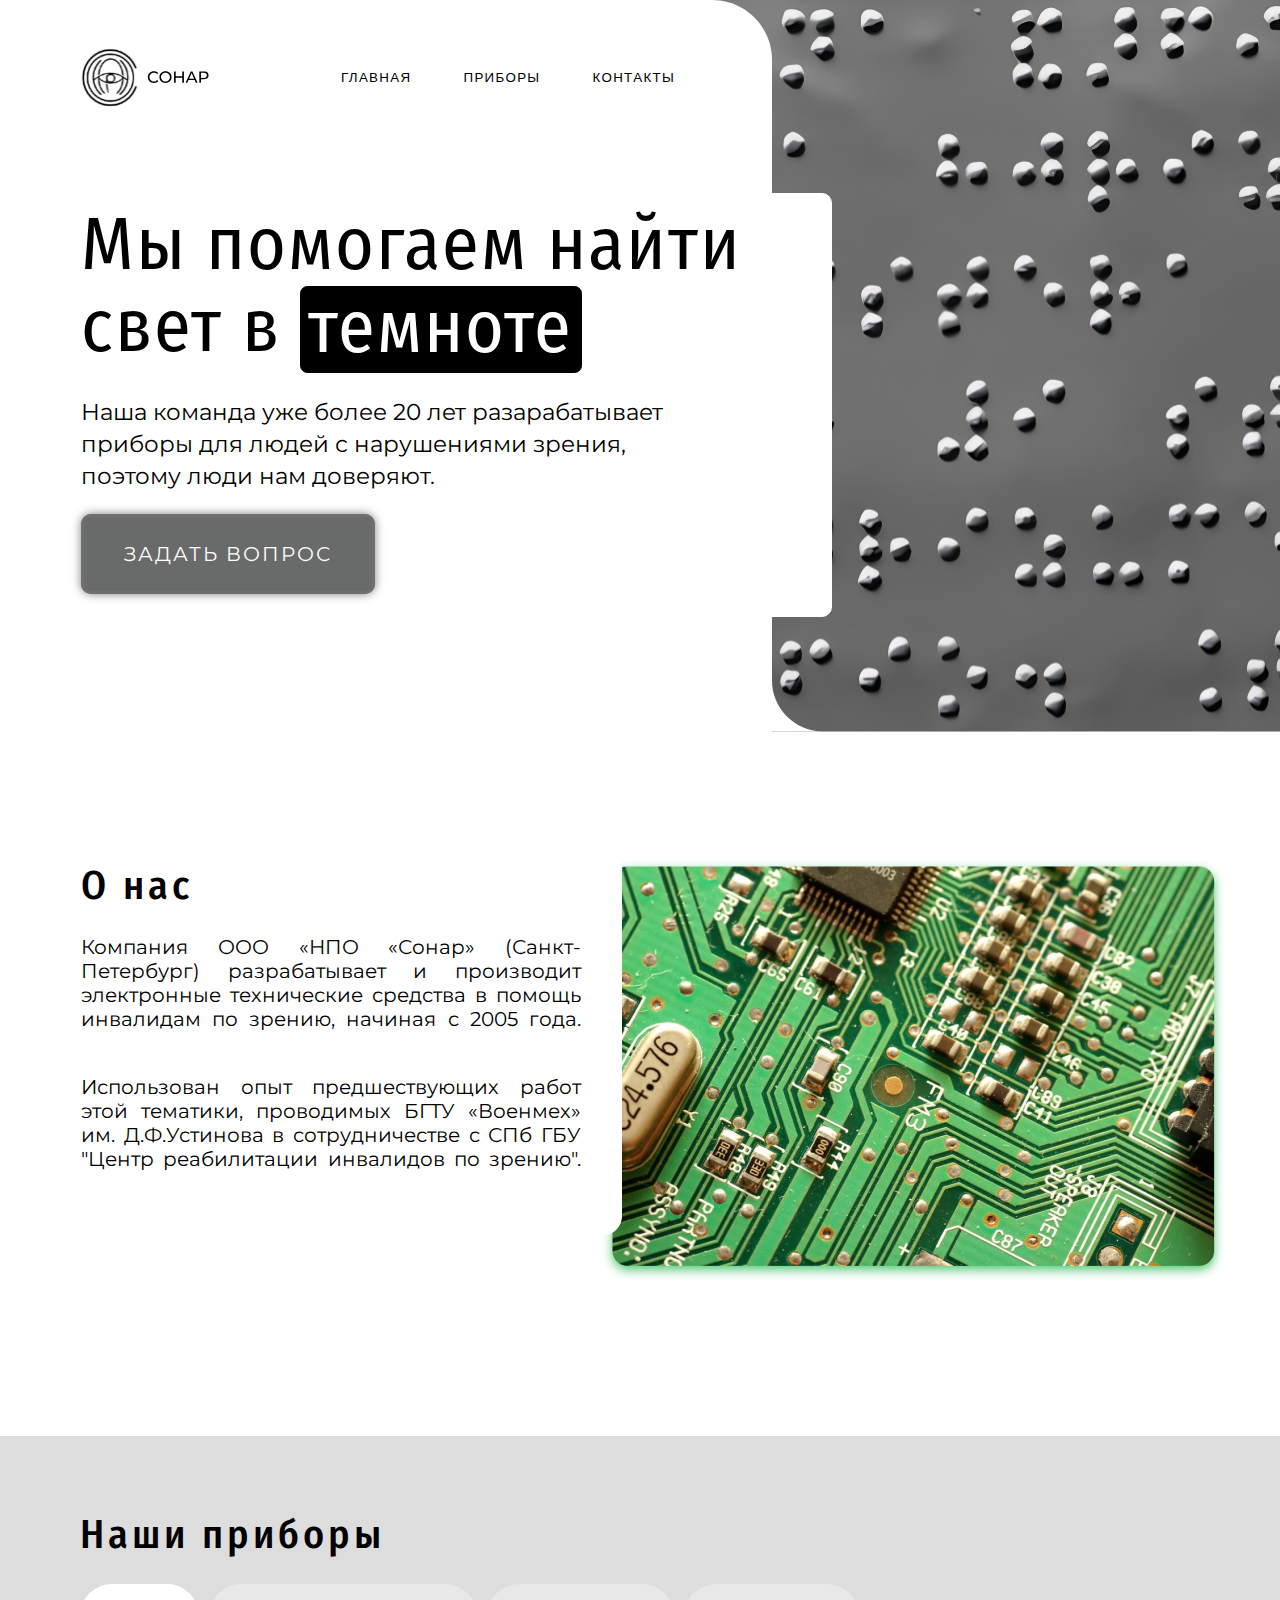
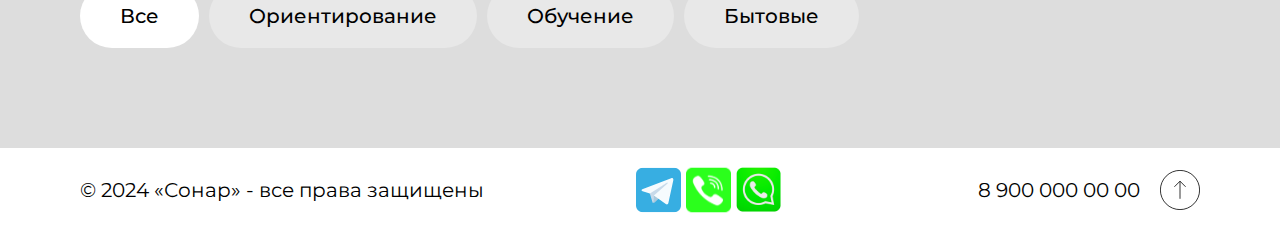
==== index.html @ 9db04440 "Initial commit" ====
<!DOCTYPE html>
<html lang="en">
<head>
    <meta charset="UTF-8">
    <meta name="viewport" content="width=device-width, initial-scale=1.0">
    <title>Document</title>
    <link rel="stylesheet" href="css/main.css">
    <link rel="stylesheet" href="css/AboutUs.css">
    <link rel="stylesheet" href="css/Products.css">
    <link rel="stylesheet" href="css/footer.css">
    <link rel="preconnect" href="https://fonts.googleapis.com">
    <link rel="preconnect" href="https://fonts.gstatic.com" crossorigin>
    <link href="https://fonts.googleapis.com/css2?family=Fira+Sans+Condensed:ital,wght@0,100;0,200;0,300;0,400;0,500;0,600;0,700;0,800;0,900;1,100;1,200;1,300;1,400;1,500;1,600;1,700;1,800;1,900&family=Montserrat:ital,wght@0,100..900;1,100..900&display=swap"
        rel="stylesheet">
    <link href="https://fonts.googleapis.com/css2?family=Montserrat:ital,wght@0,100..900;1,100..900&display=swap">
    
</head>
<body>
    <header class="header">
        <div class="container">
            <div class="nav">
                <a href="index.html">
                    <img class="logo" src="./img/Logo.svg" alt="logo.svg">
                </a>
                <div class="menu">
                    <!-- <a class="menu-point" href="index.html">ГЛАВНАЯ</a> -->
                    <button class="menu-point main-button">ГЛАВНАЯ</button>
                    <!-- <a class="menu-point " href="#">ПРИБОРЫ</a> -->
                    <button class="menu-point devices-button">ПРИБОРЫ</button>
                    <button class="menu-point contacts-button">КОНТАКТЫ</button>
                    <!-- <a class="menu-point contacts-button" href="">КОНТАКТЫ</a> -->
                </div>

            </div>
            <div class="offer">
                <div class="offer__intro">
                    <p class="highlight-last-word">
                        Мы помогаем найти
                        свет в темноте
                    </p>
                </div>
                <div class="offer__text">
                    <p class="">
                        Наша команда уже более 20 лет разарабатывает приборы 
                       для людей с нарушениями зрения, поэтому люди нам доверяют.</p>
                </div>
                <a class="more-button" href="https://t.me/ravehdd">ЗАДАТЬ ВОПРОС</a>
            </div>
        </div>
    </header>
    <div class="main">
        <div class="container"> 
            <div class="about-us">
                <div class="about-us__text">
                    <h1 class="about-us__title">О нас</h1>
                    <div class="about-us__main">
                        <p class="justify-text">Компания ООО «НПО «Сонар» (Санкт-Петербург)
                        разрабатывает и производит электронные технические средства в помощь
                        инвалидам по зрению, начиная с 2005 года.
                        </p>
                        <p class="justify-text">
                            Использован опыт предшествующих работ этой тематики, проводимых
                            БГТУ «Военмех» им. Д.Ф.Устинова в сотрудничестве с СПб
                            ГБУ "Центр реабилитации инвалидов по зрению".
                        </p>
                    </div>
                </div>
                <div class="about-us__image">
                    <img class="about-image-1" src="./img/AboutUs3.png" alt="AboutUs2.png">
                    <img class="about-image-2" src="./img/AboutUs4.png" alt="AboutUs2.png">
                    <img class="about-image-3" src="./img/AboutUs5.png" alt="AboutUs2.png">
                </div>

            </div>
        </div>  
        <div class="products-container">
            
            <div class="products">
                <h1 class="products-title">
                    Наши приборы    
                </h1>
                <div class="categories">
                    <p id="all" class="all active">Все</p>
                    <p id="orient" class="orient">Ориентирование</p>
                    <p id="learn" class="learn">Обучение</p>
                    <p id="work" class="home">Бытовые</p>
                </div>
             
                <select class="select-category" name="" id="">
                    <option value="">Все</option>
                    <option value="">Ориентирование</option>
                    <option value="">Обучение</option>
                    <option value="">Бытовые</option>
                </select>

                
                <div id="cards" class="cards">
                    <template id="product-template">
                        <!-- <div class="cards"> -->
                            <!-- Шаблон для каждой карточки -->
                                <div class="card">
                                    <img class="card__image" src="" alt="">
                                    <div class="card__text">
                                        <h3 class="card__title"></h3>
                                        <div class="card__category">
                                            <img class="category__image" src="" alt="">
                                            <p class="category__name"></p>
                                        </div>
                                    </div>
                                </div>
                        <!-- </div> -->
                    </template>
                    <!-- <div id="product-template" class="card">
                        <img class="card__image" src="./img/demoproduct.png" alt="">
                        <div class="card__text">
                            <p class="card__title">Ультразвуковой фонарик СОНАР-5УФ-В1</p>
                            <div class="card__category">
                                <img class="category__image" src="./img/Orientation.svg" alt="">
                                <p class="category_name">Ориентирование</p>
                            </div>
                        </div>
                    </div>
                    <div class="card">
                        <img class="card__image" src="./img/demoproduct.png" alt="">
                        <div class="card__text">
                            <p class="card__title">Ультразвуковой фонарик СОНАР-5УФ-В1</p>
                            <div class="card__category">
                                <img class="category__image" src="./img/Orientation.svg" alt="">
                                <p class="category_name">Ориентирование</p>
                            </div>
                        </div>
                    </div>
                    <div class="card">
                        <img class="card__image" src="./img/demoproduct.png" alt="">
                        <div class="card__text">
                            <p class="card__title">Ультразвуковой фонарик СОНАР-5УФ-В1</p>
                            <div class="card__category">
                                <img class="category__image" src="./img/Orientation.svg" alt="">
                                <p class="category_name">Ориентирование</p>
                            </div>
                        </div>
                    </div>
                    <div class="card">
                        <img class="card__image" src="./img/demoproduct.png" alt="">
                        <div class="card__text">
                            <p class="card__title">Ультразвуковой фонарик СОНАР-5УФ-В1</p>
                            <div class="card__category">
                                <img class="category__image" src="./img/Orientation.svg" alt="">
                                <p class="category_name">Ориентирование</p>
                            </div>
                        </div>
                    </div>
                    <div class="card">
                        <img class="card__image" src="./img/demoproduct.png" alt="">
                        <div class="card__text">
                            <p class="card__title">Ультразвуковой фонарик СОНАР-5УФ-В1</p>
                            <div class="card__category">
                                <img class="category__image" src="./img/Orientation.svg" alt="">
                                <p class="category_name">Ориентирование</p>
                            </div>
                        </div>
                    </div>
                    <div class="card">
                        <img class="card__image" src="./img/demoproduct.png" alt="">
                        <div class="card__text">
                            <p class="card__title">Ультразвуковой фонарик СОНАР-5УФ-В1</p>
                            <div class="card__category">
                                <img class="category__image" src="./img/Orientation.svg" alt="">
                                <p class="category_name">Ориентирование</p>
                            </div>
                        </div>
                    </div>
                    <div class="card">
                        <img class="card__image" src="./img/demoproduct.png" alt="">
                        <div class="card__text">
                            <p class="card__title">Ультразвуковой фонарик СОНАР-5УФ-В1</p>
                            <div class="card__category">
                                <img class="category__image" src="./img/Orientation.svg" alt="">
                                <p class="category_name">Ориентирование</p>
                            </div>
                        </div>
                    </div>
                    <div class="card">
                        <img class="card__image" src="./img/demoproduct.png" alt="">
                        <div class="card__text">
                            <p class="card__title">Ультразвуковой фонарик СОНАР-5УФ-В1</p>
                            <div class="card__category">
                                <img class="category__image" src="./img/Orientation.svg" alt="">
                                <p class="category_name">Ориентирование</p>
                            </div>
                        </div>
                    </div> -->

                </div>
            </div>
            
        </div>
    </div>
    <div class="footer">
        <div class="footer__main">
            <p class="footer__text">© 2024 «Сонар» - все права защищены</p>
            <div class="footer__links">
                <a href="https://t.me/ravehdd">
                    <img class="footer__img first" src="./img/TgLogo.svg" alt="TG" />
                </a>
                <a href="tel:=79006395216">
                    <img class="footer__img" src="./img/PhoneLogo.svg" alt="Phone" />
                </a>
                <a href="https://wa.me/79006395216">
                    <img class="footer__img phone" src="./img/WALogo.svg" alt="WA" />
                </a>
            </div>
            <p class="footer__phone">8 900 000 00 00</p>
        </div>  
        <img class="footer__arrow" src="./img/ArrowUp.svg" alt="">
        
    </div>
</body>
<script src="js/main.js"></script>
</html>
---- css/main.css ----
body {
    font-family: "Montserrat", sans-serif;
    margin: 0;
    letter-spacing: 0.1em;
    font-size: 20px;
    line-height: 1.2em;
}

h1,
h2,
h3,
h4,
h5,
h6 {
    font-family: "Fira Sans Condensed", sans-serif;
    line-height: 1.1em;
    font-style: normal;
    font-weight: 500;
    letter-spacing: 0.1em;
}

a {
    text-decoration: none;
}

.container {
    /* max-width: 1700px; */
    /* margin: 0 auto; */
    /* padding-right: 100px; */
    /* position: relative; */
}

.header {
    /* background-color: white; */
    /* color: white; */
    width: 100%;
    padding-top: 42px;
    /* padding-left: 42px; */
    margin-top: 0;
    position: relative;

    &::after {
        content: "";
        display: block;
        background: url("../img/Bg4.svg") no-repeat right top ;
        width: 1519px;
        height: 920px;
        /* border-radius: 0 100px 100px 0; */
        position: absolute;
        right: 0;
        top: 0;
        z-index: -1;
        
    }
}

.nav {
    display: flex;
    /* justify-content: space-between; */
    align-items: center;
    margin-top: 0px;
    margin-left: 80px;

}

.menu {
    display: flex;
    justify-content: space-between;
    font-size: 15px;
    margin-left: 90px;

    }

.menu button {
    letter-spacing: 0.1em;
}

.menu-point {
    border: 1px solid white;
    background: white;
    border-radius: 0.5em;
    padding: 5px 10px 5px 10px;
    margin-left: 30px;
    color: #000;
    font-weight:500;
}




/* a {
    color: black;
    margin-left: 30px;
} */

.logo {
    width: 130px;
    margin-top: 4.8px;

}

.offer {
    width: 830px;
    margin-top: 5rem;
    border: 1px solid white;
    background: white;
    border-radius: 0.5em;
    padding-bottom: 50px;
    padding-top: 10px;
    /* box-shadow:  0 0 10px rgba(0,0,0,0.5); */
    /* padding: 20px 40px 20px 0; */
}

.offer__intro {
    display: flex;
    font-family: "Fira Sans Condensed", sans-serif;
    font-weight: 400;
    line-height: 1.1em;
    font-style: normal;
    font-size: 74px;
    /* margin-bottom: 28px; */
}

.offer__intro_dark {
    display: flex;
    align-items: end;
    /* color: #F4DE94; */
    margin-left: -100px;
}

.highlight-last-word {
    display: flex;
    flex-wrap: wrap;
    margin-bottom: 0;
    margin-left: 80px;
    margin-top: 0;
}

.highlight-last-word span:last-child {
    /* color: #F4DE94; */
    color: white;
    border: 1px solid black;
    background: #000;
    padding: 0.005em 0.1em 0.05em 0.1em;
    border-radius: 0.1em;
}

.offer__text {
    width: 600px;
    font-size: 23px;
    line-height: 1.4em;
    letter-spacing: normal;
    margin-left: 80px;
    margin-bottom: 49px;
    
}   

.more-button {
    margin-left: 80px;
    margin-top: 60px;
    border: 3px solid #6F6F6F;
    background: #696A6A;
    border-radius: 0.5em;
    color: white;
    padding: 25px 40px;
    box-shadow: 0 0 10px rgba(0, 0, 0, 0.5);
}

@media (min-width:1750px){
    .logo {
            width: 200px;
    
        }
    .offer {
            width: 1050px;
            margin-top: 5rem;
            border: 1px solid white;
            background: white;
            border-radius: 0.5em;
            padding-bottom: 50px;
            padding-top: 10px;
            padding-right: 30px;
            /* box-shadow:  0 0 10px rgba(0,0,0,0.5); */
            /* padding: 20px 40px 20px 0; */
        }
    
    .offer__intro {
            display: flex;
            font-family: "Fira Sans Condensed", sans-serif;
            font-weight: 400;
            line-height: 1.1em;
            font-style: normal;
            font-size: 100px;
            /* margin-bottom: 28px; */
        }
    
    .offer__intro_dark {
            display: flex;
            align-items: end;
            /* color: #F4DE94; */
            margin-left: -100px;
        }
    
    .highlight-last-word {
            display: flex;
            flex-wrap: wrap;
            margin-bottom: 0;
            margin-left: 80px;
            margin-top: 0;
        }
    
    .highlight-last-word span:last-child {
            /* color: #F4DE94; */
            color: white;
            border: 1px solid black;
            background: #000;
            padding: 0.005em 0.1em 0.05em 0.1em;
            border-radius: 0.1em;
        }
    
    .offer__text {
            width: 800px;
            font-size: 30px;
            line-height: 1.4em;
            margin-left: 80px;
            margin-bottom: 90px;
    
        }
    
    .more-button {
            margin-left: 80px;
            margin-top: 80px;
            font-weight: 500;
            font-size: 30px;
            border: 3px solid #6F6F6F;
            background: #6F6F6F;
            border-radius: 0.5em;
            color: white;
            padding: 30px 50px;
            box-shadow: 0 0 10px rgba(0, 0, 0, 0.5);
    
        }

    .menu {
            display: flex;
            justify-content: space-between;
            font-size: 20px;
            margin-left: 160px;
    
        }
    
    .menu-point {
            border: 1px solid white;
            background: white;
            border-radius: 0.5em;
            padding: 5px 10px 5px 10px;
        }

    .header {
        /* background-color: white; */
        /* color: white; */
        width: 100%;
        padding-top: 100px;
        /* padding-left: 42px; */
        margin-top: 0;
        position: relative;

        &::after {
            content: "";
            display: block;
            background: url("../img/Bg9.svg") no-repeat right top;
            width: 1519px;
            height: 1000px;
            /* border-radius: 0 100px 100px 0; */
            position: absolute;
            right: 0;
            top: 0;
            z-index: -1;

        }
    }
}

@media (max-width: 1024px) {
    .offer {
            width: 600px;
            margin-top: 4rem;
            border: 1px solid white;
            background: white;
            border-radius: 0.5em;
            padding-bottom: 50px;
            padding-top: 10px;
            padding-right: 30px;
            /* box-shadow:  0 0 10px rgba(0,0,0,0.5); */
            /* padding: 20px 40px 20px 0; */
        }
    
    .offer__intro {
            display: flex;
            font-family: "Fira Sans Condensed", sans-serif;
            font-weight: 400;
            line-height: 1.1em;
            font-style: normal;
            font-size: 50px;
            /* margin-bottom: 28px; */
        }
    
    .offer__intro_dark {
            display: flex;
            align-items: end;
            /* color: #F4DE94; */
            margin-left: -100px;
        }
    
    .highlight-last-word {
            display: flex;
            flex-wrap: wrap;
            margin-bottom: 0;
            margin-left: 80px;
            margin-top: 0;
        }
    
    .highlight-last-word span:last-child {
            /* color: #F4DE94; */
            color: white;
            border: 1px solid black;
            background: #000;
            padding: 0.005em 0.1em 0.05em 0.1em;
            border-radius: 0.1em;
        }
    
    .offer__text {
            width: 500px;
            font-size: 16px;
            line-height: 1.4em;
            margin-left: 80px;
            margin-bottom: 49px;
    
        }
    
    .more-button {
            margin-left: 80px;
            margin-top: 60px;
            font-weight: 500;
            font-size: 16px;
            border: 3px solid #6F6F6F;
            background: #6F6F6F;
            border-radius: 0.5em;
            color: white;
            padding: 18px 30px;
            box-shadow: 0 0 10px rgba(0, 0, 0, 0.5);
    
        }

    .header {
        /* background-color: white; */
        /* color: white; */
        width: 100%;
        padding-top: 42px;
        /* padding-left: 42px; */
        margin-top: 0;
        position: relative;

        &::after {
            content: "";
            display: block;
            background: url("../img/Bg7.svg") no-repeat right top;
            width: 1519px;
            height: 920px;
            /* border-radius: 0 100px 100px 0; */
            position: absolute;
            right: 0;
            top: 0;
            z-index: -1;

        }
    }

    .menu {
            display: flex;
            justify-content: space-between;
            font-size: 12px;
            margin-left: 27px;
    
        }
    
    .menu-point {
            border: 1px solid white;
            background: white;
            border-radius: 0.5em;
            padding: 5px 10px 5px 10px;
        }

}

@media (max-width: 700px) {
    .offer {
            width: 500px;
            margin-top: 2rem;
            border: 1px solid white;
            background: white;
            border-radius: 0.5em;
            padding-bottom: 50px;
            padding-top: 10px;
            padding-right: 30px;
            /* box-shadow:  0 0 10px rgba(0,0,0,0.5); */
            /* padding: 20px 40px 20px 0; */
        }
    
        .offer__intro {
            display: flex;
            font-family: "Fira Sans Condensed", sans-serif;
            font-weight: 400;
            line-height: 1.1em;
            font-style: normal;
            font-size: 40px;
            /* margin-bottom: 28px; */
        }
    
        .offer__intro_dark {
            display: flex;
            align-items: end;
            /* color: #F4DE94; */
            margin-left: -100px;
        }
    
        .highlight-last-word {
            display: flex;
            flex-wrap: wrap;
            margin-bottom: 0;
            margin-left: 80px;
            margin-top: 0;
        }
    
        .highlight-last-word span:last-child {
            /* color: #F4DE94; */
            color: white;
            border: 1px solid black;
            background: #000;
            padding: 0.005em 0.1em 0.05em 0.1em;
            border-radius: 0.1em;
        }
    
        .offer__text {
            width: 350px;
            font-size: 14px;
            line-height: 1.4em;
            margin-left: 80px;
            margin-bottom: 29px;
    
        }
    
        .more-button {
            margin-left: 80px;
            margin-top: 49px;
            font-weight: 500;
            font-size: 12px;
            border: 3px solid #6F6F6F;
            background: #6F6F6F;
            border-radius: 0.5em;
            color: white;
            padding: 12px 24px;
            box-shadow: 0 0 10px rgba(0, 0, 0, 0.5);
    
        }
    
        .header {
            /* background-color: white; */
            /* color: white; */
            width: 100%;
            padding-top: 42px;
            /* padding-left: 42px; */
            margin-top: 0;
            position: relative;
    
            &::after {
                content: "";
                display: block;
                background: url("../img/Bg8.svg") no-repeat right top;
                width: 1519px;
                height: 920px;
                /* border-radius: 0 100px 100px 0; */
                position: absolute;
                right: 0;
                top: 0;
                z-index: -1;
    
            }
        }
    
        .menu {
            display: flex;
            justify-content: space-between;
            font-size: 10px;
            margin-left: 20px;
    
        }
    
        .menu-point {
            border: 1px solid white;
            background: white;
            border-radius: 0.5em;
            padding: 3px 7px 3px 7px;
        }

        .logo {
            width: 86px;
    
        }
    
    }

@media (max-width: 570px) {
        .offer {
                width: 400px;
                margin-top: 2rem;
                border: 1px solid white;
                background: white;
                border-radius: 0.5em;
                padding-bottom: 20px;
                padding-top: 10px;
                padding-right: 0;
                /* box-shadow:  0 0 10px rgba(0,0,0,0.5); */
                /* padding: 20px 40px 20px 0; */
            }
        
            .offer__intro {
                display: flex;
                font-family: "Fira Sans Condensed", sans-serif;
                font-weight: 400;
                line-height: 1.1em;
                font-style: normal;
                font-size: 30px;
                /* margin-bottom: 28px; */
            }
        
            .offer__intro_dark {
                display: flex;
                align-items: end;
                /* color: #F4DE94; */
                margin-left: -100px;
            }
        
            .highlight-last-word {
                display: flex;
                flex-wrap: wrap;
                margin-bottom: 0;
                margin-left: 80px;
                margin-top: 0;
            }
        
            .highlight-last-word span:last-child {
                /* color: #F4DE94; */
                color: white;
                border: 1px solid black;
                background: #000;
                padding: 0.005em 0.1em 0.05em 0.1em;
                border-radius: 0.1em;
            }
        
            .offer__text {
                width: 320px;
                font-size: 12px;
                line-height: 1.4em;
                margin-left: 40px;
                margin-bottom: 15px;
        
            }
        
            .more-button {
                margin-left: 40px;
                margin-top: 49px;
                font-weight: 500;
                font-size: 10px;
                border: 3px solid #6F6F6F;
                background: #6F6F6F;
                border-radius: 0.5em;
                color: white;
                padding: 8px 14px;
                box-shadow: 0 0 10px rgba(0, 0, 0, 0.5);
        
            }
        
            .header {
                /* background-color: white; */
                /* color: white; */
                width: 100%;
                padding-top: 30px;
                /* padding-left: 42px; */
                margin-top: 0;
                position: relative;
        
                &::after {
                    content: "";
                    display: block;
                    background: url("../img/Bg11.svg") no-repeat right top;
                    width: 436px;
                    height: 495px;
                    /* border-radius: 0 100px 100px 0; */
                    position: absolute;
                    right: 0;
                    top: 0;
                    z-index: -1;    
                }
            }
        
            .menu {
                display: none;
                justify-content: space-between;
                font-size: 10px;
                margin-left: 20px;
            }
        
            .menu-point {
                border: 1px solid white;
                background: white;
                border-radius: 0.5em;
                padding: 3px 7px 3px 7px;
            }

            .nav {
                display: flex;
                /* justify-content: space-between; */
                align-items: center;
                margin-top: 0px;
                margin-left: 40px;
            }

            .logo {
                width: 86px;
        
            }
            .highlight-last-word {
                display: flex;
                flex-wrap: wrap;
                margin-bottom: 0;
                margin-left: 40px;
                margin-top: 0;
            }
        
    }

@media (max-width: 420px) {
            .offer {
                width: 300px;
                margin-top: 2rem;
                border: 1px solid white;
                background: white;
                border-radius: 0.5em;
                padding-bottom: 20px;
                padding-top: 10px;
                padding-right: 0;
                /* box-shadow:  0 0 10px rgba(0,0,0,0.5); */
                /* padding: 20px 40px 20px 0; */
            }
        
            .offer__intro {
                display: flex;
                font-family: "Fira Sans Condensed", sans-serif;
                font-weight: 400;
                line-height: 1.1em;
                font-style: normal;
                font-size: 25px;
                /* margin-bottom: 28px; */
            }
        
            .offer__intro_dark {
                display: flex;
                align-items: end;
                /* color: #F4DE94; */
                margin-left: -100px;
            }
        
            .highlight-last-word {
                display: flex;
                flex-wrap: wrap;
                margin-bottom: 0;
                margin-left: 80px;
                margin-top: 0;
            }
        
            .highlight-last-word span:last-child {
                /* color: #F4DE94; */
                color: white;
                border: 1px solid black;
                background: #000;
                padding: 0.005em 0.1em 0.05em 0.1em;
                border-radius: 0.1em;
            }
        
            .offer__text {
                width: 210px;
                font-size: 10px;
                line-height: 1.4em;
                margin-left: 40px;
                margin-bottom: 15px;
        
            }
        
            .more-button {
                margin-left: 40px;
                margin-top: 49px;
                font-weight: 500;
                font-size: 10px;
                border: 3px solid #696A6A;
                background: #696A6A;
                border-radius: 0.5em;
                color: white;
                padding: 8px 14px;
                box-shadow: 0 0 10px rgba(0, 0, 0, 0.5);
        
            }
        
            .header {
                /* background-color: white; */
                /* color: white; */
                width: 100%;
                padding-top: 30px;
                /* padding-left: 42px; */
                margin-top: 0;
                position: relative;
        
                &::after {
                    content: "";
                    display: block;
                    background: url("../img/Bg11.svg") no-repeat right top;
                    width: 436px;
                    height: 495px;
                    /* border-radius: 0 100px 100px 0; */
                    position: absolute;
                    right: 0;
                    top: 0;
                    z-index: -1;    
                }
            }
        
            .menu {
                display: none;
                justify-content: space-between;
                font-size: 10px;
                margin-left: 20px;
            }
        
            .menu-point {
                border: 1px solid white;
                background: white;
                border-radius: 0.5em;
                padding: 3px 7px 3px 7px;
            }

            .nav {
                display: flex;
                /* justify-content: space-between; */
                align-items: center;
                margin-top: 0px;
                margin-left: 40px;
            }

            .logo {
                width: 86px;
        
            }
            .highlight-last-word {
                display: flex;
                flex-wrap: wrap;
                margin-bottom: 0;
                margin-left: 40px;
                margin-top: 0;
            }
        
    }
---- css/AboutUs.css ----
.about-us {
    display: flex;
    margin-top: 200px;
    margin-left: 80px;
    /* width: 600px */
        border: 1px solid white;
            background: white;
            border-radius: 1em;
            padding: 20px 40px 20px 0;
            width: 500px;
            /* box-shadow:  0 0 10px rgba(0,0,0,0.5); */
}

.about-us__text {
}

.about-us__title {
    font-size: 40px;
}

.about-us__main {
    line-height: 1.2em;
    letter-spacing: normal;

}

.justify-text {
    text-align: justify;
}

.justify-text:after {
    content: "";
    display: inline-block;
    width: 100%;
}

.justify-text>* {
    display: inline;
}

.about-us__image {
    margin-top: 1em;
    /* margin-left: 10em; */
    width: 400px;
    height: 400px;
    position: absolute;
    right: 280px;
    z-index: -1;
}
.about-image-1 {
    display: block;
}
.about-image-2 {
    display: none;
}
.about-image-3 {
    display: none;
}

@media (min-width: 1750px){
    .about-us {
    display: flex;
    margin-top: 200px;
    margin-left: 80px;
    /* width: 600px */
    border: 1px solid white;
            background: white;
            border-radius: 1em;
            padding: 20px 40px 20px 0;
            width: 850px;
            /* box-shadow:  0 0 10px rgba(0,0,0,0.5); */
    }

    .about-us__text {
        font-size: 30px;
    }
    .about-image-1 {
        width: 600px;
        height: 400px;
    }
    .about-us__image {
        margin-top: 7em;
        /* margin-left: 10em; */
        width: 400px;
        height: 400px;
        position: absolute;
        right: 280px;
        z-index: -1;
    }
    .about-us__title {
        font-size: 60px;
    }
}

@media (max-width: 1290px) {
    /* .about-us__image {
        width: 300px;
        height: 300px;
        position: absolute;
        right: 280px;
        z-index: -1;
    } */
}

/* @media (max-width: 1200px) {
    .about-us__image {
        width: 250px;
        height: 250px;
        position: absolute;
        right: 280px;
        z-index: -1;
    }
} */

@media (max-width: 900px) {
    .about-us {
            display: flex;
            margin-top: 120px;
            margin-left: 60px;
            /* width: 600px */
            border: 1px solid white;
            background: white;
            border-radius: 1em;
            padding: 20px 40px 20px 20px;
            width: 410px;
            /* box-shadow:  0 0 10px rgba(0,0,0,0.5); */
        }
    
    .about-us__image {
        margin-top: 1em;
        /* margin-left: 10em; */
        width: 400px;
        height: 400px;
        position: absolute;
        right: 200px;
        z-index: -1;
    }
    
    .about-us__title {
        font-size: 30px;
    }

    .about-us__text {
        font-size: 15px;
    }

    .about-image-1 {
        display: none;
    }
    .about-image-2 {
        display: block;
    }


}

@media (max-width: 700px) {
    .about-us__image {
        margin-top: 2em;
        /* margin-left: 10em; */
        width: 400px;
        height: 400px;
        position: absolute;
        right: 100px;
        z-index: -1;
    }
    .about-image-3 {
            display: block;
        }

    .about-image-2 {
        display: none;
    }

}

@media (max-width: 570px) {
    .about-us {
        display: flex;
        margin-top: 200px;
        margin-left: 30px;
        /* width: 600px */
        border: 1px solid white;
        background: white;
        border-radius: 1em;
        padding: 0px 20px 0px 20px;
        width: 300px;
            /* box-shadow:  0 0 10px rgba(0,0,0,0.5); */
    }
    .about-us__image {
        margin-top: 2em;
        /* margin-left: 10em; */
        width: 400px;
        height: 400px;
        position: absolute;
        right: 0px;
        z-index: -1;
    }

    .about-image-3 {
        display: block;
        width: 330px;
    }

    .about-image-2 {
        display: none;
    }

    .about-us__title {
        font-size: 25px;
    }

    .about-us__text {
        font-size: 12px;
    }
}

@media (max-width: 420px) {
    .about-us {
        display: flex;
        margin-top: 150px;
        margin-left: 30px;
        /* width: 600px */
        border: 1px solid white;
        background: white;
        border-radius: 1em;
        padding: 0px 20px 0px 20px;
        width: 250px;
        /* box-shadow:  0 0 10px rgba(0,0,0,0.5); */
    }

    .about-us__image {
            margin-top: 1em;
            /* margin-left: 10em; */
            width: 380px;
            height: 380px;
            /* position: absolute;
            right: 280px; */
            z-index: -1;
        }


    .about-image-3 {
        display: block;
        width: 320px;
        margin-left: 40px;
    }

    .about-image-2 {
        display: none;
    }

    .about-us__title {
        font-size: 20px;
    }

    .about-us__text {
        font-size: 10px;
    }
}
---- css/Products.css ----
.products-container {
    /* display: flex; */
    margin-top: 200px;
    background: #DDDDDD;
    padding-block: 50px;
}

.products {
   
}

.products-title {
    font-size: 40px;
    /* padding-top: 50px; */
    margin-inline: 80px;
}

.select-category {
    display: none;
}

.categories {
    display: flex;
    width: 40%;
    justify-content: space-between;
    margin-inline: 80px;
}



.categories p {
    border: 0px solid rgba(255, 255, 255, 0.323);
    background: rgba(255, 255, 255, 0.323);
    padding: 20px 40px;
    margin: 0;
    margin-right: 10px;
    border-radius: 40px;
    font-weight: 500;
    letter-spacing: normal;
    /* font-size: 20px; */
}

.active {
    background: rgb(255, 255, 255) !important;
    
    
}


.cards {
    margin-top: 50px;
    display: grid;
    grid-template-columns: repeat(4, 1fr);
    align-items: center;
    /* width: 100%; */
    margin-inline: 80px;
    /* display: flex;
    flex-wrap: wrap;
    justify-content: space-between; */
}

.card {
    width: 300px;
    justify-self: center;
    height: 450px;
    margin-bottom: 50px;
    background: #FFFFFF;
    border-radius: 20px;
}

.card__image {
    width: 250px;
    height: 250px;
    margin-left: 25px;
    margin-top: 25px;
    border-radius: 15px;
}

.card__text {
    margin-inline: 25px;
    font-weight: 500;
    letter-spacing: normal;
}

.card__title {
    font-family: "Montserrat", sans-serif;
    font-size: 20px;
    margin: 0;
    margin-top: 10px;
}

.card__category {
    display: flex;
    align-items: center;
    font-weight: 400;
    font-size: 16px;
}

.category__image {
    width: 20px;
    height: 20px;
    margin-right: 10px;
    
}

@media (min-width: 1750px) {
    .products-title {
            font-size: 60px;
            /* padding-top: 50px; */
            margin-inline: 80px;
        }

        .card {
            margin-inline: 20px;
            width: 350px;
            height: 475px;
            margin-bottom: 50px;
            background: #FFFFFF;
            border-radius: 20px;
        }
    
        .card__image {
            width: 290px;
            height: 290px;
            margin-left: 30px;
            margin-top: 30px;
        }
    
        .card__text {
            margin-inline: 30px;
            font-weight: 500;
            letter-spacing: normal;
        }
    
        .card__title {
    
            font-size: 23px;
            margin: 0;
            margin-top: 15px;
        }
    
        .card__category {
            display: flex;
            align-items: center;
            font-weight: 400;
            font-size: 18px;
        }
    
        .category__image {
            width: 23px;
            height: 23px;
            margin-right: 12px;
    
        }

    
}

@media (max-width: 1440px) {

    .cards {
        margin-inline: 60px;
        grid-template-columns: repeat(3, 1fr);
        
    }
        .card {
            margin-inline: 20px;
            width: 350px;
            height: 475px;
            margin-bottom: 50px;
            background: #FFFFFF;
            border-radius: 20px;
        }
    
        .card__image {
            width: 290px;
            height: 290px;
            margin-left: 30px;
            margin-top: 30px;
        }
    
        .card__text {
            margin-inline: 30px;
            font-weight: 500;
            letter-spacing: normal;
        }
    
        .card__title {
    
            font-size: 23px;
            margin: 0;
            margin-top: 15px;
        }
    
        .card__category {
            display: flex;
            align-items: center;
            font-weight: 400;
            font-size: 18px;
        }
    
        .category__image {
            width: 23px;
            height: 23px;
            margin-right: 12px;
    
        }

        
}

@media (max-width: 1290px) {

        .card {
            width: 300px;
            justify-self: center;
            height: 410px;
            margin-bottom: 50px;
            background: #FFFFFF;
            border-radius: 20px;
        }
    
        .card__image {
            width: 250px;
            height: 250px;
            margin-left: 25px;
            margin-top: 25px;
        }
    
        .card__text {
            margin-inline: 25px;
            font-weight: 500;
            letter-spacing: normal;
        }
    
        .card__title {
    
            font-size: 20px;
            margin: 0;
            margin-top: 10px;
        }
    
        .card__category {
            display: flex;
            align-items: center;
            font-weight: 400;
            font-size: 16px;
        }
    
        .category__image {
            width: 20px;
            height: 20px;
            margin-right: 10px;
    
        }
}

@media (max-width: 1150px) {
            .categories p {
                    border: 0px solid rgba(255, 255, 255, 0.323);
                    background: rgba(255, 255, 255, 0.323);
                    padding: 17px 34px;
                    margin: 0;
                    border-radius: 40px;
                    font-weight: 500;
                    margin-right: 10px;
                    letter-spacing: normal;
                    /* font-size: 20px; */
                }

            .card {
                width: 250px;
                height: 335px;
                margin-bottom: 50px;
                background: #FFFFFF;
                border-radius: 15px;
                margin-inline: 20px;
                }
            
                .card__image {
                    width: 200px;
                    height: 200px;
                    margin-left: 25px;
                    margin-top: 25px;
                }
            
                .card__text {
                    margin-inline: 25px;
                    font-weight: 500;
                    letter-spacing: normal;
                }
            
                .card__title {
            
                    font-size: 16px;
                    /* margin: 0; */
                    margin-top: 7px;
                    margin-bottom: 10px;
                }
            
                .card__category {
                    display: flex;
                    align-items: center;
                    font-weight: 400;
                    font-size: 13px;
                }   
            
                .category__image {
                    width: 15px;
                    height: 15px;
                    margin-right: 8px;
            
                }
                .category_name {
                    margin: 0;
                }
}

@media (max-width: 1000px) {
    .cards {
        /* margin-inline: 60px; */
        grid-template-columns: repeat(2, 1fr);
        
        }

.card {
    margin-inline: 20px;
    width: 350px;
    height: 475px;
    margin-bottom: 50px;
    background: #FFFFFF;
    border-radius: 20px;
}

.card__image {
    width: 290px;
    height: 290px;
    margin-left: 30px;
    margin-top: 30px;
}

.card__text {
    margin-inline: 30px;
    font-weight: 500;
    letter-spacing: normal;
}

.card__title {

    font-size: 23px;
    margin: 0;
    margin-top: 15px;
}

.card__category {
    display: flex;
    align-items: center;
    font-weight: 400;
    font-size: 18px;
}

.category__image {
    width: 23px;
    height: 23px;
    margin-right: 12px;

}

}

@media (max-width: 910px) {
    .cards {
            /* margin-inline: 60px; */
            grid-template-columns: repeat(1, 1fr);
        }
    
        .card {
            margin-inline: 20px;
            width: 600px;
            height: 820px;
            margin-bottom: 50px;
            background: #FFFFFF;
            border-radius: 40px;
        }
    
        .card__image {
            width: 500px;
            height: 500px;
            margin-left: 50px;
            margin-top: 50px;
        }
    
        .card__text {
            margin-inline: 50px;
            font-weight: 500;
            line-height: normal;
            letter-spacing: normal;
        }
    
        .card__title {
            font-size: 40px;
            margin: 0;
            margin-top: 25px;
            margin-bottom: 40px;
        }
    
        .card__category {
            display: flex;
            align-items: center;
            font-weight: 400;
            font-size: 30px;
        }
    
        .category__image {
            width: 40px;
            height: 40px;
            margin-right: 20px;
    
        }
    

}

@media(max-width: 850px) {
    .categories {
        display: none;
        }
    .select-category {
        display: block;
        justify-self: center;
        margin-inline: 80px;
        padding-right: 100px;
        padding-left: 20px;
        padding-block: 20px;
        font-size: 20px;
        border: 0px solid rgba(255, 255, 255, 0.323);
        border-radius: 30px;
    }

}

@media (max-width: 810px) {
    .cards {
            /* margin-inline: 60px; */
            grid-template-columns: repeat(2, 1fr);
        }
    
    .card {
        margin-inline: 20px;
        width: 270px;
        height: 390px;
        margin-bottom: 50px;
        background: #FFFFFF;
        border-radius: 23px;
        
    }
        
            .card__image {
                width: 220px;
                height: 220px;
                margin-left: 25px;
                margin-top: 25px;
            }
        
            .card__text {
                margin-inline: 25px;
                font-weight: 500;
                line-height: normal;
                letter-spacing: normal;
            }
        
            .card__title {
                font-size: 17px;
                margin: 0;
                margin-top: 20px;
                margin-bottom: 20px;
            }
        
            .card__category {
                display: flex;
                align-items: center;
                font-weight: 400;
                font-size: 14px;
            }
        
            .category__image {
                width: 20px;
                height: 20px;
                margin-right: 10px;
        
            }
}

@media (max-width: 755px) {
    .cards {
        /* margin-inline: 60px; */
        grid-template-columns: repeat(2, 1fr);
        margin-inline: 40px;
    }

    .card {
        margin-inline: 10px;
        width: 200px;
        height: 290px;
        margin-bottom: 50px;
        background: #FFFFFF;
        border-radius: 18px;

    }

    .card__image {
        width: 160px;
        height: 160px;
        margin-left: 20px;
        margin-top: 20px;
    }

    .card__text {
        margin-inline: 20px;
        font-weight: 500;
        line-height: normal;
        letter-spacing: normal;
    }

    .card__title {
        font-size: 13px;
        margin: 0;
        margin-top: 15px;
        margin-bottom: 15px;
    }

    .card__category {
        display: flex;
        align-items: center;
        font-weight: 400;
        font-size: 11px;
    }

    .category__image {
        width: 15px;
        height: 15px;
        margin-right: 10px;

    }
}

@media (max-width: 570px) {
    .products-title {
            font-size: 40px;
            /* padding-top: 50px; */
            margin-inline: 40px;
    }

    .select-category {
        margin-inline: 40px;
        width: 80%;
    }
    .cards {
        /* margin-inline: 60px; */
        grid-template-columns: repeat(1, 1fr);
        margin-inline: 40px;
    }

    .card {
        margin-inline: 10px;
        width: 300px;
        height: 440px;
        margin-bottom: 50px;
        background: #FFFFFF;
        border-radius: 18px;

    }

    .card__image {
        width: 260px;
        height: 260px;
        margin-left: 20px;
        margin-top: 20px;
    }

    .card__text {
        margin-inline: 20px;
        font-weight: 500;
        line-height: normal;
        letter-spacing: normal;
    }

    .card__title {
        font-size: 20px;
        margin: 0;
        margin-top: 15px;
        margin-bottom: 30px;
    }

    .card__category {
        display: flex;
        align-items: center;
        font-weight: 400;
        font-size: 15px;
    }

    .category__image {
        width: 17px;
        height: 17px;
        margin-right: 10px;

    }
}

@media (max-width: 420px) {
    .products-title {
        font-size: 27px;
        /* padding-top: 50px; */
        margin-inline: 40px;
    }

    .select-category {
        margin-inline: 40px;
        width: 80%;
    }

    .cards {
        /* margin-inline: 60px; */
        grid-template-columns: repeat(1, 1fr);
        margin-inline: 40px;
    }

    .card {
        margin-inline: 10px;
        width: 250px;
        height: 355px;
        margin-bottom: 50px;
        background: #FFFFFF;
        border-radius: 14px;

    }

    .card__image {
        width: 210px;
        height: 210px;
        margin-left: 20px;
        margin-top: 20px;
    }

    .card__text {
        margin-inline: 20px;
        font-weight: 500;
        line-height: normal;
        letter-spacing: normal;
    }

    .card__title {
        font-size: 15px;
        margin: 0;
        margin-top: 15px;
        margin-bottom: 20px;
    }

    .card__category {
        display: flex;
        align-items: center;
        font-weight: 400;
        font-size: 12px;
    }

    .category__image {
        width: 15px;
        height: 15px;
        margin-right: 10px;

    }
}
---- css/footer.css ----
.footer {
    display: flex;
    justify-content: space-between;
    align-items: center;
    margin-inline: 80px;
    padding-block: 10px;
    letter-spacing: normal;
}

.footer__main {
    display: flex;
    width: 100%;
    justify-content: space-between;
}


.footer__text {
    font-size: 100%;
    /* margin-right: 20px; */
}

.footer__links {
    display: flex;
    /* justify-content: space-between; */
    /* width: 50%; */
    margin-right: 45px;
    /* width: 30%; */
}

.footer__links a {
    display: flex;
    align-items: center;
    justify-content: center;;
}

.footer__img {
    width: 50px;
    padding-inline: 5%;
}



.footer__phone {
    font-size: 100%;
    margin-right: 20px;
}

.footer__arrow {
    width: 40px;
    height: 40px;
}



@media (max-width: 1076px) {
    
    .footer__main {
        display: flex;
        width: 100%;
        justify-content: space-between;
    }


    .footer__text {
        font-size: 80%;
        /* margin-right: 20px; */
    }

    .footer__links {
        display: flex;
        /* justify-content: space-between; */
        /* width: 50%; */
        margin-right: 45px;
        /* width: 30%; */
    }

    .footer__img {
        width: 40px;
        padding-inline: 5%;
    }



    .footer__phone {
        font-size: 80%;
        margin-right: 20px;
    }

}


@media (max-width: 768px) {
   .footer__main {
        font-size: 14px;
   } 
}

@media (max-width: 890px) {
    .footer__main {
        display: block;
        justify-content: space-between;
    }

    .footer__img {
        /* width: 40px; */
        padding-inline: 10px;
    }


    .first {
        padding: 0;
        padding-right: 10px;
    }
}
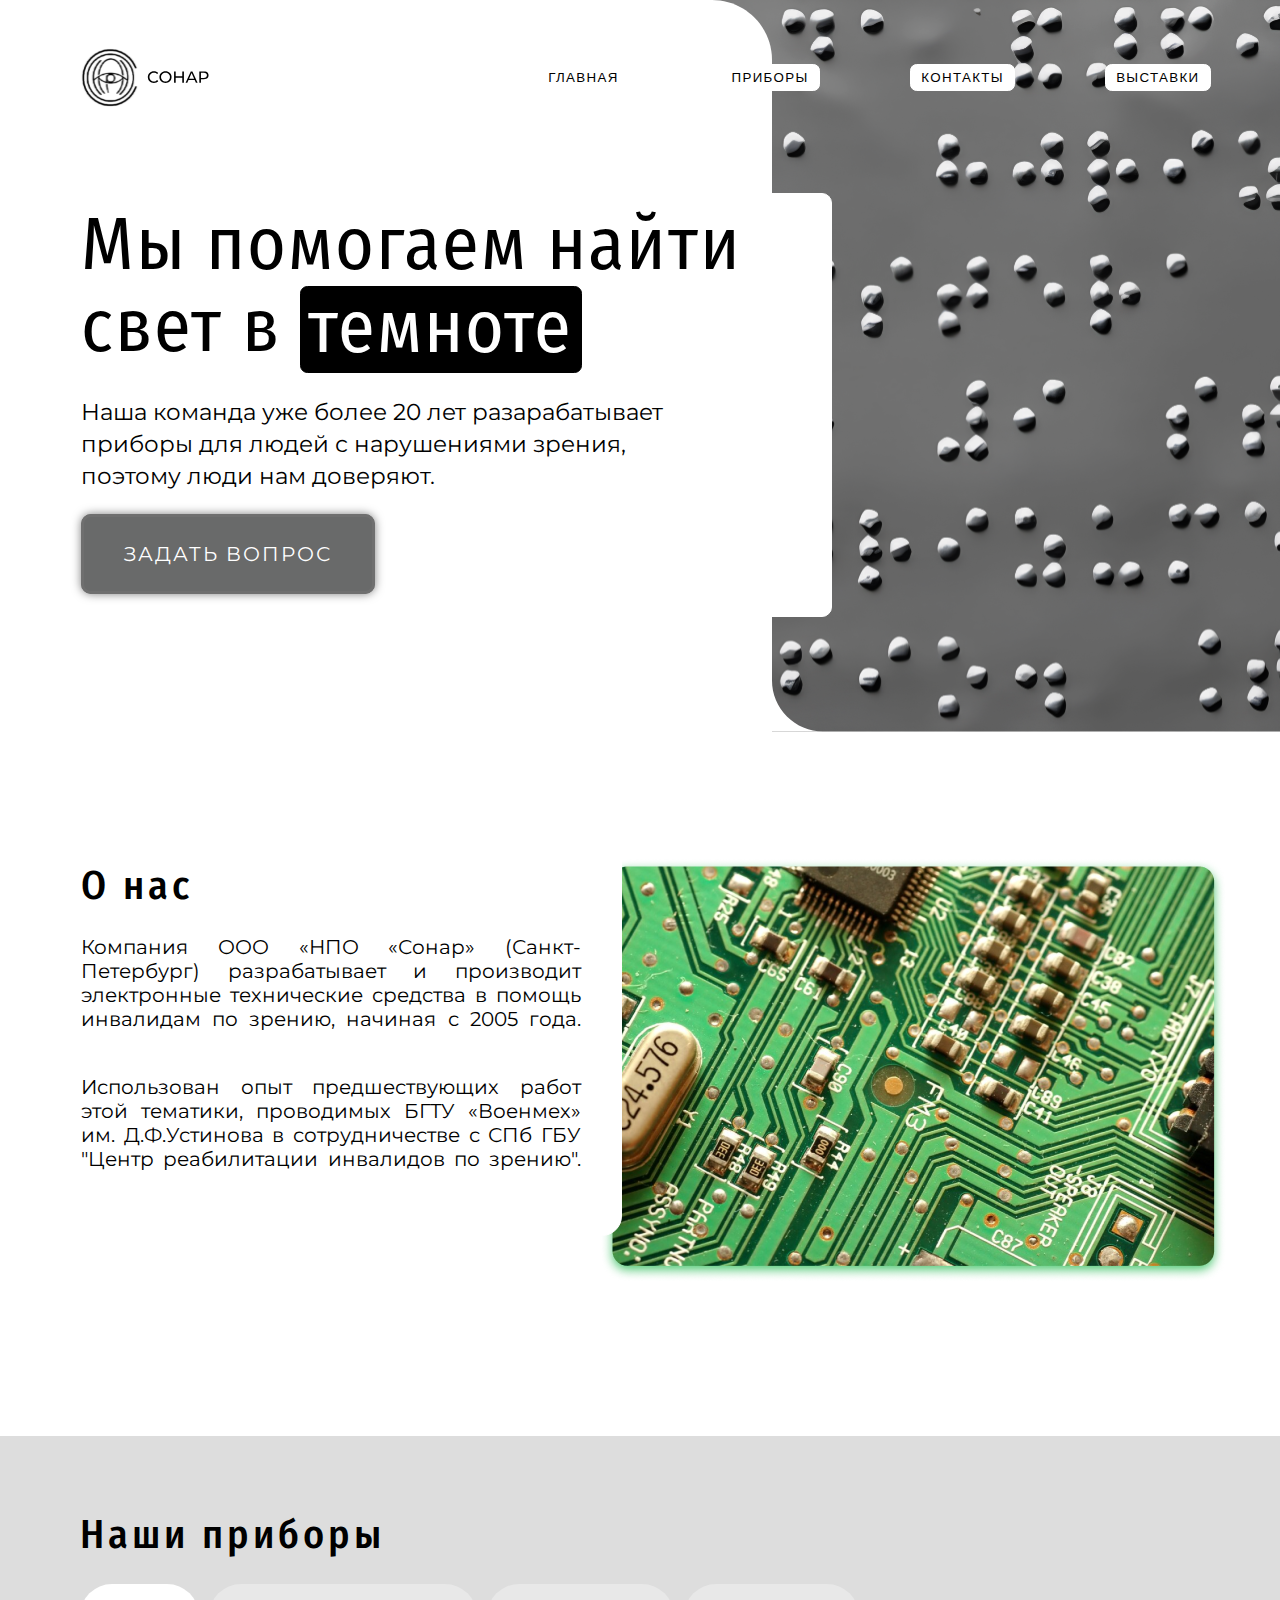
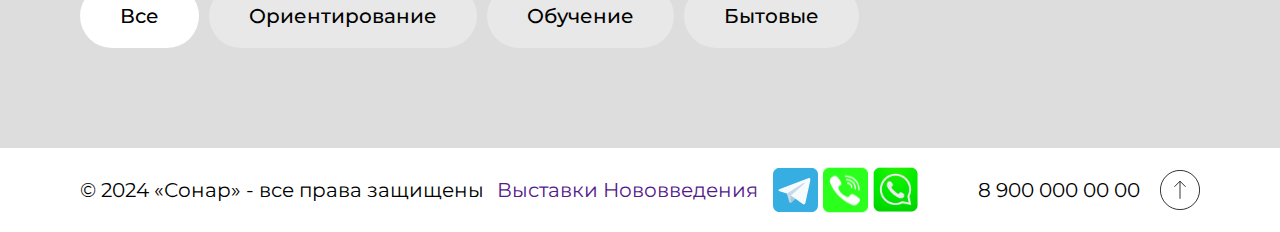
==== commit 2010eab4: "Fixed bugs, added burger button" ====
--- a/index.html
+++ b/index.html
@@ -8,30 +8,51 @@
     <link rel="stylesheet" href="css/AboutUs.css">
     <link rel="stylesheet" href="css/Products.css">
     <link rel="stylesheet" href="css/footer.css">
+    <link rel="stylesheet" href="css/burger.css">
     <link rel="preconnect" href="https://fonts.googleapis.com">
     <link rel="preconnect" href="https://fonts.gstatic.com" crossorigin>
     <link href="https://fonts.googleapis.com/css2?family=Fira+Sans+Condensed:ital,wght@0,100;0,200;0,300;0,400;0,500;0,600;0,700;0,800;0,900;1,100;1,200;1,300;1,400;1,500;1,600;1,700;1,800;1,900&family=Montserrat:ital,wght@0,100..900;1,100..900&display=swap"
         rel="stylesheet">
     <link href="https://fonts.googleapis.com/css2?family=Montserrat:ital,wght@0,100..900;1,100..900&display=swap">
+
     
 </head>
 <body>
     <header class="header">
         <div class="container">
-            <div class="nav">
+            <nav class="nav">
                 <a href="index.html">
                     <img class="logo" src="./img/Logo.svg" alt="logo.svg">
                 </a>
-                <div class="menu">
+                <ul class="menu">
+                    <li>
+                        <button class="menu-point main-button">ГЛАВНАЯ</button>
+                    </li>
+                    <li>
+                        <button class="menu-point devices-button">ПРИБОРЫ</button>
+                    </li>
+                    <li>
+                        <button class="menu-point contacts-button">КОНТАКТЫ</button>
+                    </li>
+                    <li>
+                        <button class="menu-point exhibition-button">ВЫСТАВКИ</button>
+                    </li>
+                </ul>
+                <div class="hamburger">
+                    <span class="bar"></span>
+                    <span class="bar"></span>
+                    <span class="bar"></span>
+                    </div>
                     <!-- <a class="menu-point" href="index.html">ГЛАВНАЯ</a> -->
-                    <button class="menu-point main-button">ГЛАВНАЯ</button>
-                    <!-- <a class="menu-point " href="#">ПРИБОРЫ</a> -->
+                    <!-- <button class="menu-point main-button">ГЛАВНАЯ</button>
+    
                     <button class="menu-point devices-button">ПРИБОРЫ</button>
                     <button class="menu-point contacts-button">КОНТАКТЫ</button>
+                    <button class="menu-point exhibition-button">ВЫСТАВКИ</button> -->
                     <!-- <a class="menu-point contacts-button" href="">КОНТАКТЫ</a> -->
-                </div>
-
-            </div>
+
+
+            </nav>
             <div class="offer">
                 <div class="offer__intro">
                     <p class="highlight-last-word">
@@ -86,11 +107,11 @@
                     <p id="work" class="home">Бытовые</p>
                 </div>
              
-                <select class="select-category" name="" id="">
-                    <option value="">Все</option>
-                    <option value="">Ориентирование</option>
-                    <option value="">Обучение</option>
-                    <option value="">Бытовые</option>
+                <select class="select-category" name="" id="categorySelect">
+                    <option class="all" value="all">Все</option>
+                    <option class="orient" value="orient">Ориентирование</option>
+                    <option class="learn" value="learn">Обучение</option>
+                    <option class="work" value="work">Бытовые</option>
                 </select>
 
                 
@@ -190,7 +211,6 @@
                             </div>
                         </div>
                     </div> -->
-
                 </div>
             </div>
             
@@ -199,6 +219,10 @@
     <div class="footer">
         <div class="footer__main">
             <p class="footer__text">© 2024 «Сонар» - все права защищены</p>
+            <div class="footer__other">
+                <a href="">Выставки</a>
+                <a href="">Нововведения</a>
+            </div>
             <div class="footer__links">
                 <a href="https://t.me/ravehdd">
                     <img class="footer__img first" src="./img/TgLogo.svg" alt="TG" />
@@ -217,4 +241,6 @@
     </div>
 </body>
 <script src="js/main.js"></script>
+<script src="js/burger.js"></script>
+
 </html>--- a/css/main.css
+++ b/css/main.css
@@ -23,7 +23,14 @@
     text-decoration: none;
 }
 
+ul {
+    padding: 0;
+    margin: 0;
+}
+
 .container {
+    /* display: flex;
+    justify-content: space-between; */
     /* max-width: 1700px; */
     /* margin: 0 auto; */
     /* padding-right: 100px; */
@@ -56,10 +63,10 @@
 
 .nav {
     display: flex;
-    /* justify-content: space-between; */
+    justify-content: space-between;
     align-items: center;
     margin-top: 0px;
-    margin-left: 80px;
+    margin-inline: 80px;
 
 }
 
@@ -67,20 +74,25 @@
     display: flex;
     justify-content: space-between;
     font-size: 15px;
-    margin-left: 90px;
-
-    }
+    width: 50%;
+    /* margin-left: 90px; */
+
+}
 
 .menu button {
     letter-spacing: 0.1em;
+}
+
+.menu li {
+    /* margin-left: 10%; */
 }
 
 .menu-point {
     border: 1px solid white;
     background: white;
     border-radius: 0.5em;
-    padding: 5px 10px 5px 10px;
-    margin-left: 30px;
+    padding: 10px 20px 10px 20px;
+    margin-left: 10%;
     color: #000;
     font-weight:500;
 }
@@ -241,13 +253,13 @@
     
         }
 
-    .menu {
+    /* .menu {
             display: flex;
             justify-content: space-between;
             font-size: 20px;
             margin-left: 160px;
     
-        }
+        } */
     
     .menu-point {
             border: 1px solid white;
@@ -281,6 +293,18 @@
     }
 }
 
+@media (max-width: 1300px) {
+    .menu {
+        width: 60%;
+    }
+    .menu-point {
+        border: 1px solid white;
+        background: white;
+        border-radius: 0.5em;
+        padding: 5px 10px 5px 10px;
+    }
+}
+
 @media (max-width: 1024px) {
     .offer {
             width: 600px;
@@ -376,13 +400,13 @@
         }
     }
 
-    .menu {
+    /* .menu {
             display: flex;
             justify-content: space-between;
             font-size: 12px;
             margin-left: 27px;
     
-        }
+        } */
     
     .menu-point {
             border: 1px solid white;
@@ -488,13 +512,13 @@
             }
         }
     
-        .menu {
+        /* .menu {
             display: flex;
             justify-content: space-between;
             font-size: 10px;
             margin-left: 20px;
     
-        }
+        } */
     
         .menu-point {
             border: 1px solid white;
@@ -604,12 +628,12 @@
                 }
             }
         
-            .menu {
+            /* .menu {
                 display: none;
                 justify-content: space-between;
                 font-size: 10px;
                 margin-left: 20px;
-            }
+            } */
         
             .menu-point {
                 border: 1px solid white;
@@ -734,12 +758,12 @@
                 }
             }
         
-            .menu {
+            /* .menu {
                 display: none;
                 justify-content: space-between;
                 font-size: 10px;
                 margin-left: 20px;
-            }
+            } */
         
             .menu-point {
                 border: 1px solid white;
--- a/css/footer.css
+++ b/css/footer.css
@@ -49,6 +49,13 @@
     width: 40px;
     height: 40px;
 }
+
+.footer__other {
+    display: block;
+    margin-block: 20px;
+}
+
+
 
 
 
--- a/css/burger.css
+++ b/css/burger.css
@@ -0,0 +1,68 @@
+.menu {
+    list-style: none;
+        display: flex;
+            justify-content: space-between;
+            font-size: 15px;
+            /* margin-left: 90px; */
+}
+
+.hamburger {
+    display: none;
+    cursor: pointer;
+}
+
+.bar {
+    display: block;
+    width: 25px;
+    height: 3px;
+    margin: 5px auto;
+    -webkit-transition: all 0.3s ease-in-out;
+    transition: all 0.3s ease-in-out;
+    background-color: black;
+} 
+
+@media (max-width: 1024px) {
+    .hamburger {
+        display: block;
+        border: 1px solid white;
+        background: white;
+        border-radius: 5px;
+        padding: 5px 10px 5px 10px;
+    }
+
+    .hamburger.active {
+        display: none;
+    }
+
+    /* .hamburger.active .bar:nth-child(2) {
+        opacity: 0;
+    }
+
+    .hamburger.active .bar:nth-child(1) {
+        transform: translateY(8px) rotate(45deg);
+    }
+
+    .hamburger.active .bar:nth-child(3) {
+        transform: translateY(-8px) rotate(-45deg);
+    } */
+
+    .menu {
+        position: fixed;
+        right: 100%;
+        top: 0px;
+        gap: 0;
+        flex-direction: column;
+        background-color: white;
+        width: 100%;
+        text-align: center;
+        transition: 0.3s;
+    }
+
+    .menu-point {
+        margin: 16px 0;
+    }
+
+    .menu.active {
+        right:0;
+    }
+}
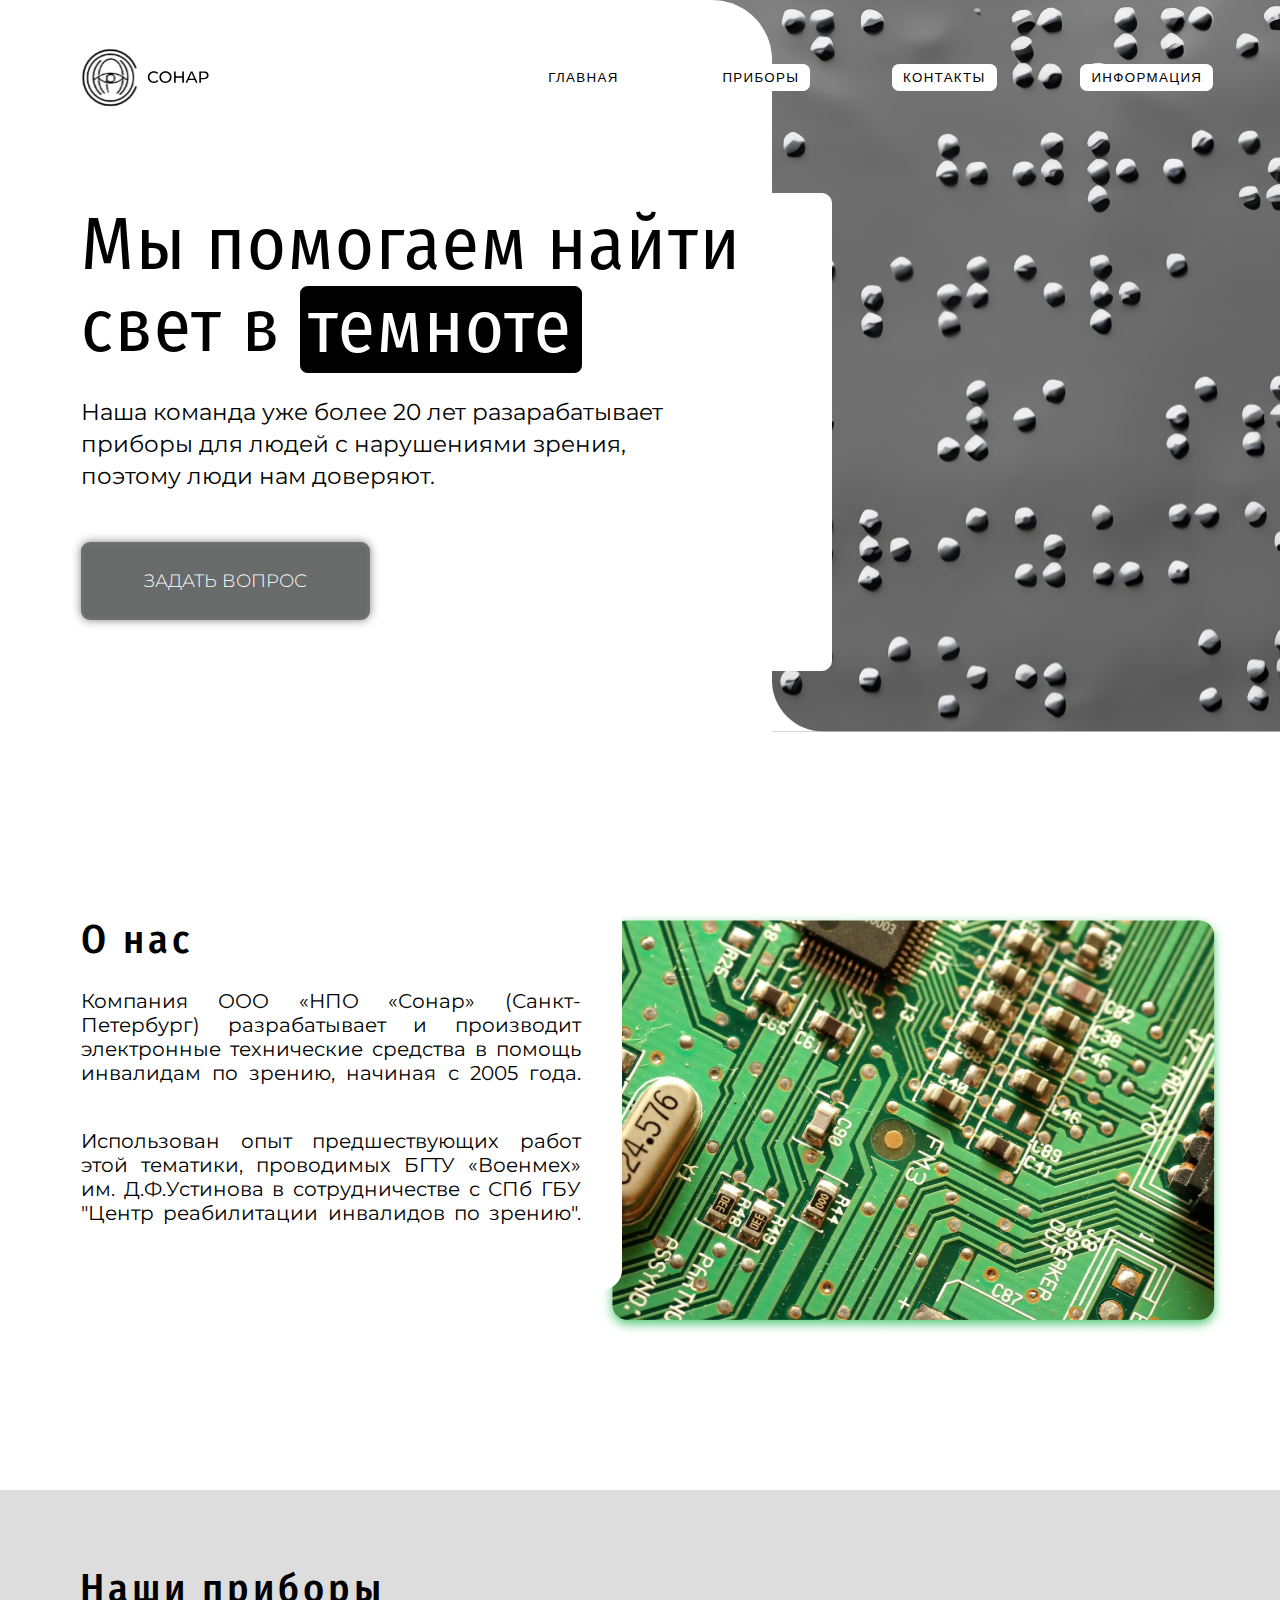
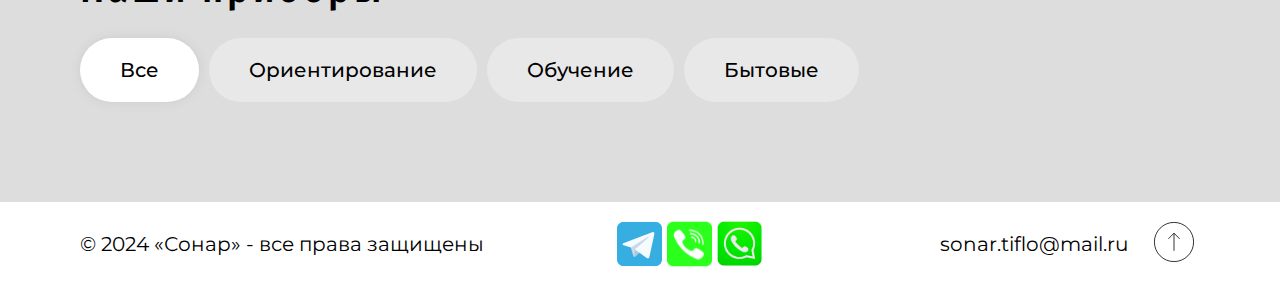
==== commit 38d4e7ab: "Were added new files and fixed bugs" ====
--- a/index.html
+++ b/index.html
@@ -35,7 +35,7 @@
                         <button class="menu-point contacts-button">КОНТАКТЫ</button>
                     </li>
                     <li>
-                        <button class="menu-point exhibition-button">ВЫСТАВКИ</button>
+                        <button class="menu-point info-button">ИНФОРМАЦИЯ</button>
                     </li>
                 </ul>
                 <div class="hamburger">
@@ -65,7 +65,8 @@
                         Наша команда уже более 20 лет разарабатывает приборы 
                        для людей с нарушениями зрения, поэтому люди нам доверяют.</p>
                 </div>
-                <a class="more-button" href="https://t.me/ravehdd">ЗАДАТЬ ВОПРОС</a>
+                <button class="more-button" onClick="openGoogleMail()">ЗАДАТЬ ВОПРОС</button>
+                <!-- <a class="more-button" href="mailto:max.ershov.spb@gmail.com">ЗАДАТЬ ВОПРОС</a> -->
             </div>
         </div>
     </header>
@@ -123,94 +124,15 @@
                                     <img class="card__image" src="" alt="">
                                     <div class="card__text">
                                         <h3 class="card__title"></h3>
-                                        <div class="card__category">
-                                            <img class="category__image" src="" alt="">
-                                            <p class="category__name"></p>
-                                        </div>
+                                    </div>
+                                    <div class="card__category">
+                                        <img class="category__image" src="" alt="">
+                                        <p class="category__name"></p>
                                     </div>
                                 </div>
                         <!-- </div> -->
                     </template>
-                    <!-- <div id="product-template" class="card">
-                        <img class="card__image" src="./img/demoproduct.png" alt="">
-                        <div class="card__text">
-                            <p class="card__title">Ультразвуковой фонарик СОНАР-5УФ-В1</p>
-                            <div class="card__category">
-                                <img class="category__image" src="./img/Orientation.svg" alt="">
-                                <p class="category_name">Ориентирование</p>
-                            </div>
-                        </div>
-                    </div>
-                    <div class="card">
-                        <img class="card__image" src="./img/demoproduct.png" alt="">
-                        <div class="card__text">
-                            <p class="card__title">Ультразвуковой фонарик СОНАР-5УФ-В1</p>
-                            <div class="card__category">
-                                <img class="category__image" src="./img/Orientation.svg" alt="">
-                                <p class="category_name">Ориентирование</p>
-                            </div>
-                        </div>
-                    </div>
-                    <div class="card">
-                        <img class="card__image" src="./img/demoproduct.png" alt="">
-                        <div class="card__text">
-                            <p class="card__title">Ультразвуковой фонарик СОНАР-5УФ-В1</p>
-                            <div class="card__category">
-                                <img class="category__image" src="./img/Orientation.svg" alt="">
-                                <p class="category_name">Ориентирование</p>
-                            </div>
-                        </div>
-                    </div>
-                    <div class="card">
-                        <img class="card__image" src="./img/demoproduct.png" alt="">
-                        <div class="card__text">
-                            <p class="card__title">Ультразвуковой фонарик СОНАР-5УФ-В1</p>
-                            <div class="card__category">
-                                <img class="category__image" src="./img/Orientation.svg" alt="">
-                                <p class="category_name">Ориентирование</p>
-                            </div>
-                        </div>
-                    </div>
-                    <div class="card">
-                        <img class="card__image" src="./img/demoproduct.png" alt="">
-                        <div class="card__text">
-                            <p class="card__title">Ультразвуковой фонарик СОНАР-5УФ-В1</p>
-                            <div class="card__category">
-                                <img class="category__image" src="./img/Orientation.svg" alt="">
-                                <p class="category_name">Ориентирование</p>
-                            </div>
-                        </div>
-                    </div>
-                    <div class="card">
-                        <img class="card__image" src="./img/demoproduct.png" alt="">
-                        <div class="card__text">
-                            <p class="card__title">Ультразвуковой фонарик СОНАР-5УФ-В1</p>
-                            <div class="card__category">
-                                <img class="category__image" src="./img/Orientation.svg" alt="">
-                                <p class="category_name">Ориентирование</p>
-                            </div>
-                        </div>
-                    </div>
-                    <div class="card">
-                        <img class="card__image" src="./img/demoproduct.png" alt="">
-                        <div class="card__text">
-                            <p class="card__title">Ультразвуковой фонарик СОНАР-5УФ-В1</p>
-                            <div class="card__category">
-                                <img class="category__image" src="./img/Orientation.svg" alt="">
-                                <p class="category_name">Ориентирование</p>
-                            </div>
-                        </div>
-                    </div>
-                    <div class="card">
-                        <img class="card__image" src="./img/demoproduct.png" alt="">
-                        <div class="card__text">
-                            <p class="card__title">Ультразвуковой фонарик СОНАР-5УФ-В1</p>
-                            <div class="card__category">
-                                <img class="category__image" src="./img/Orientation.svg" alt="">
-                                <p class="category_name">Ориентирование</p>
-                            </div>
-                        </div>
-                    </div> -->
+
                 </div>
             </div>
             
@@ -219,10 +141,6 @@
     <div class="footer">
         <div class="footer__main">
             <p class="footer__text">© 2024 «Сонар» - все права защищены</p>
-            <div class="footer__other">
-                <a href="">Выставки</a>
-                <a href="">Нововведения</a>
-            </div>
             <div class="footer__links">
                 <a href="https://t.me/ravehdd">
                     <img class="footer__img first" src="./img/TgLogo.svg" alt="TG" />
@@ -234,9 +152,11 @@
                     <img class="footer__img phone" src="./img/WALogo.svg" alt="WA" />
                 </a>
             </div>
-            <p class="footer__phone">8 900 000 00 00</p>
+            <p class="footer__phone">sonar.tiflo@mail.ru</p>
         </div>  
-        <img class="footer__arrow" src="./img/ArrowUp.svg" alt="">
+        <button class="footer-button">
+            <img class="footer__arrow" src="./img/ArrowUp.svg" alt="">
+        </button>
         
     </div>
 </body>
--- a/css/main.css
+++ b/css/main.css
@@ -168,20 +168,32 @@
 }   
 
 .more-button {
+    font-family: "Montserrat", sans-serif;
     margin-left: 80px;
-    margin-top: 60px;
+    font-size: large;
+    /* letter-spacing: 0.1em; */
+    font-weight: 300;
+    /* margin-top: 60px; */
     border: 3px solid #6F6F6F;
     background: #696A6A;
     border-radius: 0.5em;
     color: white;
-    padding: 25px 40px;
+    padding: 25px 60px;
     box-shadow: 0 0 10px rgba(0, 0, 0, 0.5);
 }
+
+
 
 @media (min-width:1750px){
     .logo {
             width: 200px;
     
+        }
+    
+    .menu-point {
+        border-radius: 0.7em;
+            padding: 15px 30px 15px 30px;
+
         }
     .offer {
             width: 1050px;
@@ -241,7 +253,7 @@
     
     .more-button {
             margin-left: 80px;
-            margin-top: 80px;
+            /* margin-top: 80px; */
             font-weight: 500;
             font-size: 30px;
             border: 3px solid #6F6F6F;
@@ -261,12 +273,12 @@
     
         } */
     
-    .menu-point {
+    /* .menu-point {
             border: 1px solid white;
             background: white;
             border-radius: 0.5em;
             padding: 5px 10px 5px 10px;
-        }
+        } */
 
     .header {
         /* background-color: white; */
@@ -308,7 +320,7 @@
 @media (max-width: 1024px) {
     .offer {
             width: 600px;
-            margin-top: 4rem;
+            margin-top: 2rem;
             border: 1px solid white;
             background: white;
             border-radius: 0.5em;
@@ -364,7 +376,7 @@
     
     .more-button {
             margin-left: 80px;
-            margin-top: 60px;
+            /* margin-top: 60px; */
             font-weight: 500;
             font-size: 16px;
             border: 3px solid #6F6F6F;
@@ -476,7 +488,7 @@
     
         .more-button {
             margin-left: 80px;
-            margin-top: 49px;
+            /* margin-top: 49px; */
             font-weight: 500;
             font-size: 12px;
             border: 3px solid #6F6F6F;
@@ -535,6 +547,10 @@
     }
 
 @media (max-width: 570px) {
+        .nav {
+            margin-inline: 40px;
+        }
+        
         .offer {
                 width: 400px;
                 margin-top: 2rem;
@@ -593,7 +609,7 @@
         
             .more-button {
                 margin-left: 40px;
-                margin-top: 49px;
+                /* margin-top: 49px; */
                 font-weight: 500;
                 font-size: 10px;
                 border: 3px solid #6F6F6F;
@@ -723,7 +739,7 @@
         
             .more-button {
                 margin-left: 40px;
-                margin-top: 49px;
+                /* margin-top: 49px; */
                 font-weight: 500;
                 font-size: 10px;
                 border: 3px solid #696A6A;
--- a/css/Products.css
+++ b/css/Products.css
@@ -42,6 +42,7 @@
 
 .active {
     background: rgb(255, 255, 255) !important;
+    box-shadow: 0 0 10px rgba(169, 169, 169, 0.314) !important;
     
     
 }
@@ -60,12 +61,15 @@
 }
 
 .card {
+    display: flex;
+    flex-direction: column;
     width: 300px;
     justify-self: center;
     height: 450px;
     margin-bottom: 50px;
     background: #FFFFFF;
     border-radius: 20px;
+    
 }
 
 .card__image {
@@ -87,20 +91,27 @@
     font-size: 20px;
     margin: 0;
     margin-top: 10px;
+    letter-spacing: normal;
 }
 
 .card__category {
+    margin-top: auto;
     display: flex;
     align-items: center;
     font-weight: 400;
     font-size: 16px;
+    margin-left: 20px;
+    margin-bottom: 20px;
 }
 
 .category__image {
     width: 20px;
     height: 20px;
-    margin-right: 10px;
-    
+    margin-right: 10px;   
+}
+
+.category__name {
+    margin-block: 0;
 }
 
 @media (min-width: 1750px) {
@@ -133,17 +144,16 @@
         }
     
         .card__title {
-    
             font-size: 23px;
             margin: 0;
             margin-top: 15px;
         }
     
         .card__category {
-            display: flex;
-            align-items: center;
-            font-weight: 400;
             font-size: 18px;
+            margin-left: 30px;
+            margin-bottom: 30px;
+
         }
     
         .category__image {
@@ -166,7 +176,7 @@
         .card {
             margin-inline: 20px;
             width: 350px;
-            height: 475px;
+            height: 520px;
             margin-bottom: 50px;
             background: #FFFFFF;
             border-radius: 20px;
@@ -180,19 +190,23 @@
         }
     
         .card__text {
+            display: flex;
+            flex-direction: column;
             margin-inline: 30px;
             font-weight: 500;
             letter-spacing: normal;
         }
     
         .card__title {
-    
             font-size: 23px;
             margin: 0;
             margin-top: 15px;
         }
     
         .card__category {
+            margin-left: 30px;
+            margin-top: auto;
+            margin-bottom: 30px;
             display: flex;
             align-items: center;
             font-weight: 400;
@@ -203,6 +217,7 @@
             width: 23px;
             height: 23px;
             margin-right: 12px;
+            margin-block: 0;
     
         }
 
@@ -241,9 +256,8 @@
         }
     
         .card__category {
-            display: flex;
-            align-items: center;
-            font-weight: 400;
+            margin-left: 25px;
+            margin-bottom: 25px;
             font-size: 16px;
         }
     
@@ -256,26 +270,26 @@
 }
 
 @media (max-width: 1150px) {
-            .categories p {
-                    border: 0px solid rgba(255, 255, 255, 0.323);
-                    background: rgba(255, 255, 255, 0.323);
-                    padding: 17px 34px;
-                    margin: 0;
-                    border-radius: 40px;
-                    font-weight: 500;
-                    margin-right: 10px;
-                    letter-spacing: normal;
+    .categories p {
+        border: 0px solid rgba(255, 255, 255, 0.323);
+        background: rgba(255, 255, 255, 0.323);
+        padding: 17px 34px;
+        margin: 0;
+        border-radius: 40px;
+        font-weight: 500;
+        margin-right: 10px;
+        letter-spacing: normal;
                     /* font-size: 20px; */
-                }
-
-            .card {
-                width: 250px;
-                height: 335px;
-                margin-bottom: 50px;
-                background: #FFFFFF;
-                border-radius: 15px;
-                margin-inline: 20px;
-                }
+        }
+
+    .card {
+        width: 250px;
+        height: 335px;
+        margin-bottom: 50px;
+        background: #FFFFFF;
+        border-radius: 15px;
+        margin-inline: 20px;
+            }
             
                 .card__image {
                     width: 200px;
@@ -299,9 +313,8 @@
                 }
             
                 .card__category {
-                    display: flex;
-                    align-items: center;
-                    font-weight: 400;
+                    margin-left: 25px;
+                    margin-bottom: 25px;
                     font-size: 13px;
                 }   
             
@@ -326,7 +339,7 @@
 .card {
     margin-inline: 20px;
     width: 350px;
-    height: 475px;
+    height: 500px;
     margin-bottom: 50px;
     background: #FFFFFF;
     border-radius: 20px;
@@ -353,9 +366,8 @@
 }
 
 .card__category {
-    display: flex;
-    align-items: center;
-    font-weight: 400;
+    margin-left: 30px;
+    margin-bottom: 30px;
     font-size: 18px;
 }
 
@@ -405,9 +417,8 @@
         }
     
         .card__category {
-            display: flex;
-            align-items: center;
-            font-weight: 400;
+            margin-left: 50px;
+            margin-bottom: 50px;
             font-size: 30px;
         }
     
@@ -477,9 +488,8 @@
             }
         
             .card__category {
-                display: flex;
-                align-items: center;
-                font-weight: 400;
+                margin-left: 20px;
+                margin-bottom: 20px;
                 font-size: 14px;
             }
         
@@ -530,9 +540,8 @@
     }
 
     .card__category {
-        display: flex;
-        align-items: center;
-        font-weight: 400;
+        margin-left: 15px;
+        margin-bottom: 15px;
         font-size: 11px;
     }
 
@@ -593,9 +602,8 @@
     }
 
     .card__category {
-        display: flex;
-        align-items: center;
-        font-weight: 400;
+        margin-left: 20px;
+        margin-bottom: 20px;
         font-size: 15px;
     }
 
@@ -657,9 +665,8 @@
     }
 
     .card__category {
-        display: flex;
-        align-items: center;
-        font-weight: 400;
+        margin-left: 20px;
+        margin-bottom: 20px;
         font-size: 12px;
     }
 
--- a/css/footer.css
+++ b/css/footer.css
@@ -53,6 +53,11 @@
 .footer__other {
     display: block;
     margin-block: 20px;
+}
+
+.footer button {
+    border-style: none;
+    background-color: #ffffff00;
 }
 
 
--- a/css/burger.css
+++ b/css/burger.css
@@ -19,7 +19,7 @@
     -webkit-transition: all 0.3s ease-in-out;
     transition: all 0.3s ease-in-out;
     background-color: black;
-} 
+}
 
 @media (max-width: 1024px) {
     .hamburger {
@@ -66,3 +66,22 @@
         right:0;
     }
 }
+
+@media (max-width: 700px) {
+    .hamburger {
+        display: block;
+        border: 1px solid white;
+        background: white;
+        border-radius: 5px;
+        padding: 3px 6px;
+}
+    .bar {
+    display: block;
+    width: 25px;
+    height: 3px;
+    margin: 5px auto;
+    -webkit-transition: all 0.3s ease-in-out;
+    transition: all 0.3s ease-in-out;
+    background-color: black;
+}
+}
